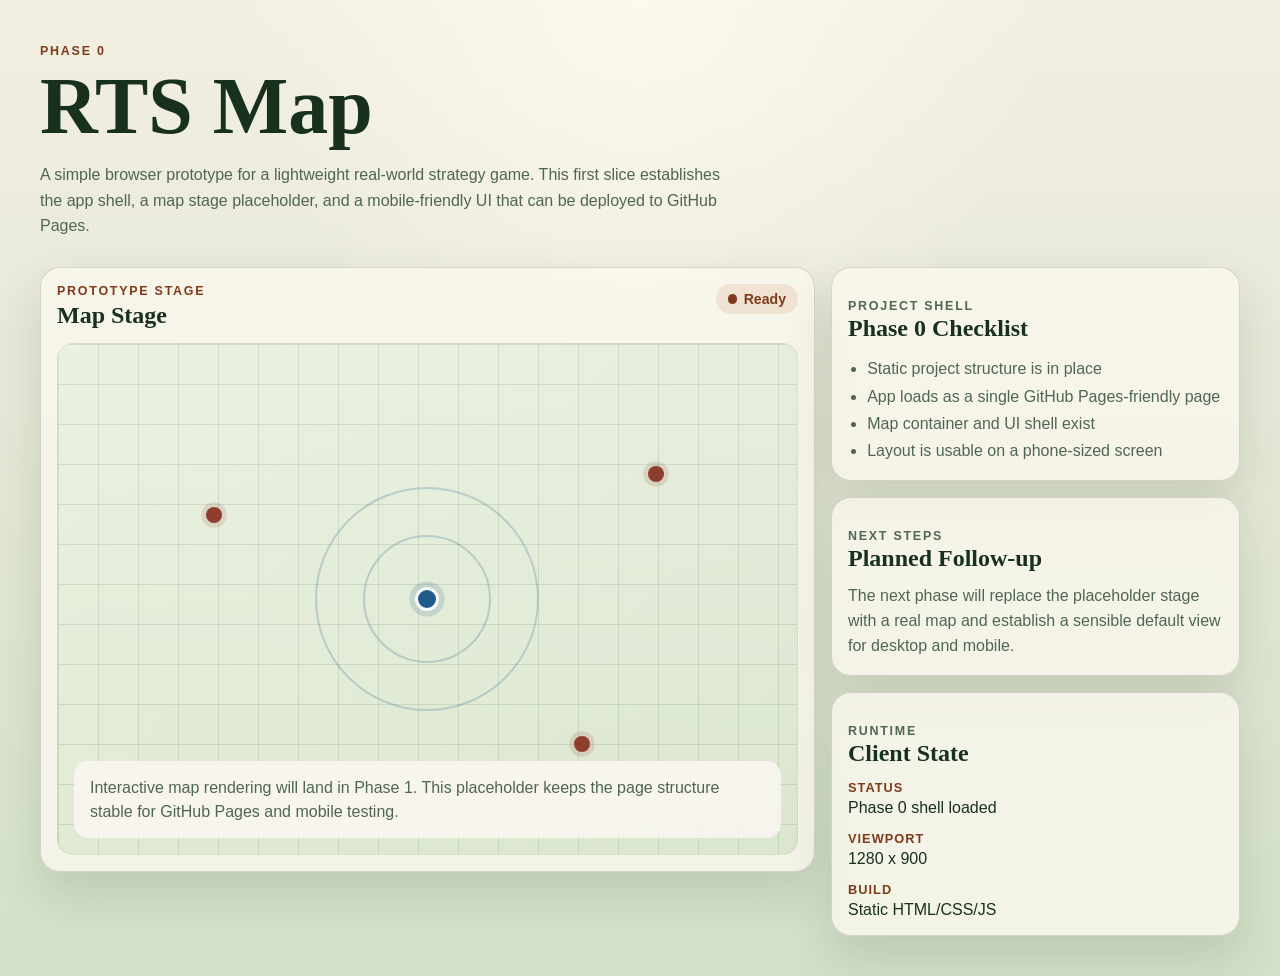
==== index.html @ 9f8d7761 "feat: add phase 0 project skeleton" ====
<!DOCTYPE html>
<html lang="en">
  <head>
    <meta charset="UTF-8" />
    <meta name="viewport" content="width=device-width, initial-scale=1.0" />
    <title>RTS Map</title>
    <meta
      name="description"
      content="A lightweight browser prototype for a real-world map strategy game."
    />
    <link rel="stylesheet" href="styles.css" />
  </head>
  <body>
    <div class="page-shell">
      <header class="hero">
        <p class="eyebrow">Phase 0</p>
        <h1>RTS Map</h1>
        <p class="hero-copy">
          A simple browser prototype for a lightweight real-world strategy game.
          This first slice establishes the app shell, a map stage placeholder,
          and a mobile-friendly UI that can be deployed to GitHub Pages.
        </p>
      </header>

      <main class="layout">
        <section class="map-panel" aria-labelledby="map-stage-title">
          <div class="panel-header">
            <div>
              <p class="panel-kicker">Prototype Stage</p>
              <h2 id="map-stage-title">Map Stage</h2>
            </div>
            <span class="status-pill" id="app-status">Booting</span>
          </div>

          <div class="map-stage" aria-label="Map prototype placeholder">
            <div class="grid-lines"></div>
            <div class="range-ring range-ring-large"></div>
            <div class="range-ring range-ring-small"></div>
            <div class="player-marker" aria-hidden="true"></div>
            <div class="poi poi-a" aria-hidden="true"></div>
            <div class="poi poi-b" aria-hidden="true"></div>
            <div class="poi poi-c" aria-hidden="true"></div>
            <p class="map-caption">
              Interactive map rendering will land in Phase 1. This placeholder
              keeps the page structure stable for GitHub Pages and mobile
              testing.
            </p>
          </div>
        </section>

        <aside class="info-panel" aria-labelledby="checklist-title">
          <div class="card">
            <p class="panel-kicker">Project Shell</p>
            <h2 id="checklist-title">Phase 0 Checklist</h2>
            <ul class="checklist">
              <li>Static project structure is in place</li>
              <li>App loads as a single GitHub Pages-friendly page</li>
              <li>Map container and UI shell exist</li>
              <li>Layout is usable on a phone-sized screen</li>
            </ul>
          </div>

          <div class="card">
            <p class="panel-kicker">Next Steps</p>
            <h2>Planned Follow-up</h2>
            <p>
              The next phase will replace the placeholder stage with a real map
              and establish a sensible default view for desktop and mobile.
            </p>
          </div>

          <div class="card telemetry-card">
            <p class="panel-kicker">Runtime</p>
            <h2>Client State</h2>
            <dl class="telemetry">
              <div>
                <dt>Status</dt>
                <dd id="runtime-status">Loading shell</dd>
              </div>
              <div>
                <dt>Viewport</dt>
                <dd id="viewport-size">Unknown</dd>
              </div>
              <div>
                <dt>Build</dt>
                <dd>Static HTML/CSS/JS</dd>
              </div>
            </dl>
          </div>
        </aside>
      </main>
    </div>

    <script src="app.js"></script>
  </body>
</html>
---- styles.css ----
:root {
  color-scheme: light;
  --bg-top: #f3efe2;
  --bg-bottom: #d3e0c8;
  --surface: rgba(252, 248, 239, 0.78);
  --surface-strong: rgba(255, 252, 245, 0.92);
  --border: rgba(33, 53, 36, 0.16);
  --text: #18311f;
  --muted: #4f6653;
  --accent: #b35c2e;
  --accent-strong: #7e3a1a;
  --map-bg: #dbe6cf;
  --map-grid: rgba(41, 75, 47, 0.12);
  --player: #1f5a88;
  --poi: #8f3d2f;
  --shadow: 0 22px 48px rgba(42, 59, 30, 0.14);
  font-family: "Trebuchet MS", "Avenir Next", sans-serif;
}

* {
  box-sizing: border-box;
}

body {
  margin: 0;
  min-height: 100vh;
  background:
    radial-gradient(circle at top, rgba(255, 250, 240, 0.85), transparent 35%),
    linear-gradient(180deg, var(--bg-top), var(--bg-bottom));
  color: var(--text);
}

.page-shell {
  width: min(1120px, calc(100vw - 1.5rem));
  margin: 0 auto;
  padding: 1rem 0 2.5rem;
}

.hero {
  padding: 1.25rem 0 1.75rem;
}

.eyebrow,
.panel-kicker {
  margin: 0 0 0.35rem;
  color: var(--accent-strong);
  font-size: 0.78rem;
  font-weight: 700;
  letter-spacing: 0.14em;
  text-transform: uppercase;
}

.hero h1,
.info-panel h2,
.map-panel h2 {
  margin: 0;
  font-family: Georgia, "Times New Roman", serif;
  line-height: 1.05;
}

.hero h1 {
  font-size: clamp(2.6rem, 11vw, 5rem);
}

.hero-copy {
  max-width: 44rem;
  margin: 0.9rem 0 0;
  color: var(--muted);
  font-size: 1rem;
  line-height: 1.6;
}

.layout {
  display: grid;
  gap: 1rem;
}

.map-panel,
.card {
  background: var(--surface);
  border: 1px solid var(--border);
  border-radius: 1.25rem;
  box-shadow: var(--shadow);
  backdrop-filter: blur(8px);
}

.map-panel {
  padding: 1rem;
}

.panel-header {
  display: flex;
  align-items: start;
  justify-content: space-between;
  gap: 1rem;
  margin-bottom: 0.9rem;
}

.status-pill {
  display: inline-flex;
  align-items: center;
  gap: 0.4rem;
  padding: 0.45rem 0.75rem;
  border-radius: 999px;
  background: rgba(179, 92, 46, 0.12);
  color: var(--accent-strong);
  font-size: 0.88rem;
  font-weight: 700;
}

.status-pill::before {
  content: "";
  width: 0.6rem;
  height: 0.6rem;
  border-radius: 50%;
  background: currentColor;
}

.map-stage {
  position: relative;
  min-height: 24rem;
  overflow: hidden;
  border-radius: 1rem;
  border: 1px solid rgba(27, 59, 36, 0.08);
  background:
    linear-gradient(180deg, rgba(255, 255, 255, 0.25), transparent),
    linear-gradient(135deg, #e4edd7, var(--map-bg));
}

.grid-lines {
  position: absolute;
  inset: 0;
  background-image:
    linear-gradient(var(--map-grid) 1px, transparent 1px),
    linear-gradient(90deg, var(--map-grid) 1px, transparent 1px);
  background-size: 2.5rem 2.5rem;
}

.range-ring,
.player-marker,
.poi {
  position: absolute;
}

.range-ring {
  border: 2px solid rgba(31, 90, 136, 0.22);
  border-radius: 50%;
}

.range-ring-large {
  width: 14rem;
  height: 14rem;
  left: calc(50% - 7rem);
  top: calc(50% - 7rem);
}

.range-ring-small {
  width: 8rem;
  height: 8rem;
  left: calc(50% - 4rem);
  top: calc(50% - 4rem);
}

.player-marker {
  left: calc(50% - 0.75rem);
  top: calc(50% - 0.75rem);
  width: 1.5rem;
  height: 1.5rem;
  border: 3px solid #f9fbff;
  border-radius: 50%;
  background: var(--player);
  box-shadow: 0 0 0 0.35rem rgba(31, 90, 136, 0.16);
}

.poi {
  width: 1rem;
  height: 1rem;
  border-radius: 50%;
  background: var(--poi);
  box-shadow: 0 0 0 0.3rem rgba(143, 61, 47, 0.14);
}

.poi-a {
  left: 20%;
  top: 32%;
}

.poi-b {
  right: 18%;
  top: 24%;
}

.poi-c {
  right: 28%;
  bottom: 20%;
}

.map-caption {
  position: absolute;
  left: 1rem;
  right: 1rem;
  bottom: 1rem;
  margin: 0;
  padding: 0.9rem 1rem;
  border-radius: 0.9rem;
  background: rgba(250, 247, 240, 0.9);
  color: var(--muted);
  line-height: 1.5;
}

.info-panel {
  display: grid;
  gap: 1rem;
}

.card {
  padding: 1rem;
}

.card p {
  margin-top: 0.8rem;
  margin-bottom: 0;
  color: var(--muted);
  line-height: 1.55;
}

.checklist {
  margin: 0.9rem 0 0;
  padding-left: 1.2rem;
  color: var(--muted);
  line-height: 1.7;
}

.telemetry {
  display: grid;
  gap: 0.85rem;
  margin: 0.9rem 0 0;
}

.telemetry div {
  display: grid;
  gap: 0.25rem;
}

.telemetry dt {
  font-size: 0.8rem;
  font-weight: 700;
  letter-spacing: 0.08em;
  text-transform: uppercase;
  color: var(--accent-strong);
}

.telemetry dd {
  margin: 0;
  color: var(--text);
}

@media (min-width: 860px) {
  .page-shell {
    width: min(1200px, calc(100vw - 3rem));
    padding-top: 1.5rem;
  }

  .layout {
    grid-template-columns: minmax(0, 1.8fr) minmax(18rem, 0.95fr);
    align-items: start;
  }

  .map-stage {
    min-height: 32rem;
  }
}
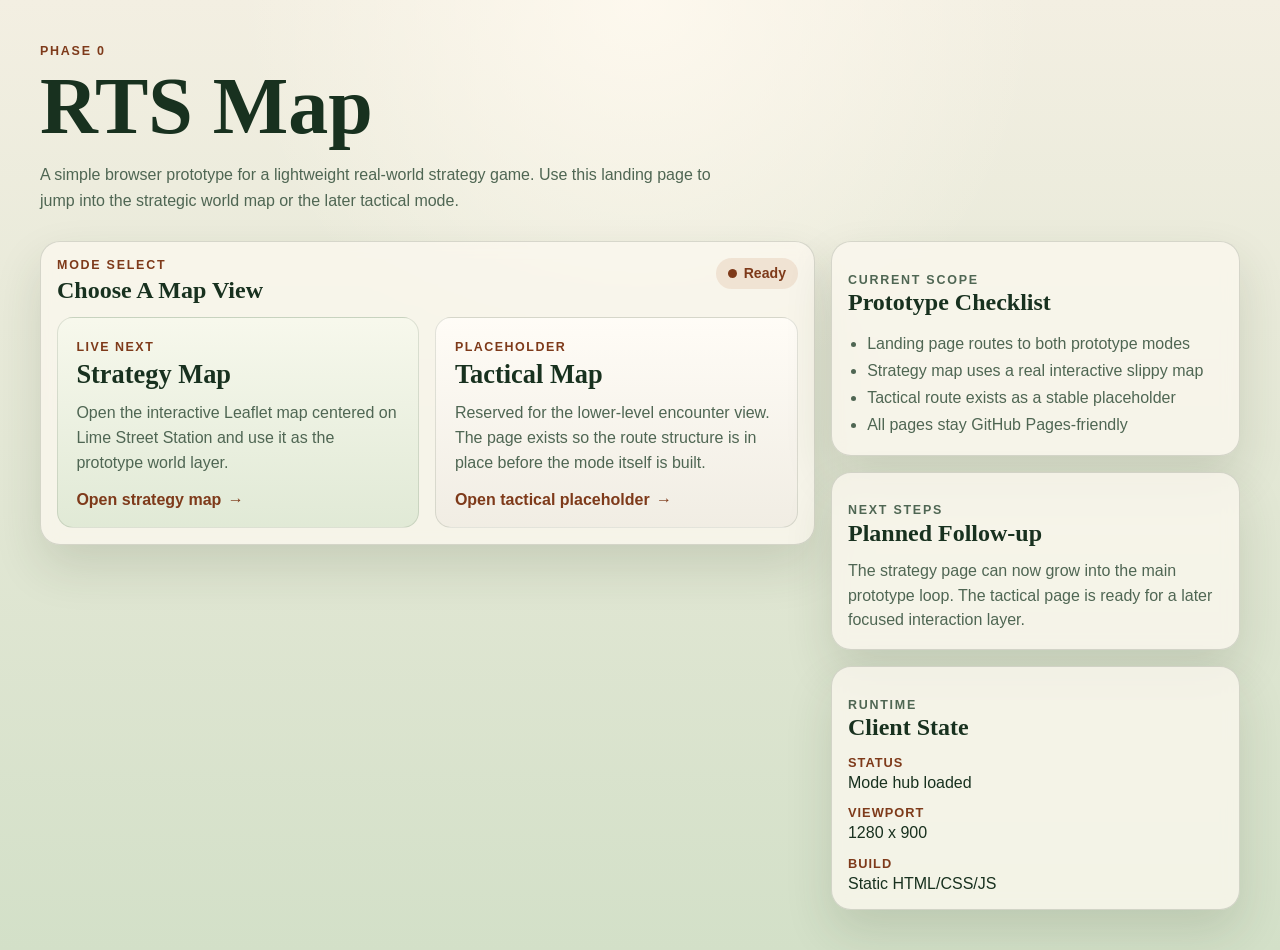
==== commit d70e8e1b: "feat: add strategy and tactical map routes" ====
--- a/index.html
+++ b/index.html
@@ -17,8 +17,8 @@
         <h1>RTS Map</h1>
         <p class="hero-copy">
           A simple browser prototype for a lightweight real-world strategy game.
-          This first slice establishes the app shell, a map stage placeholder,
-          and a mobile-friendly UI that can be deployed to GitHub Pages.
+          Use this landing page to jump into the strategic world map or the
+          later tactical mode.
         </p>
       </header>
 
@@ -26,37 +26,44 @@
         <section class="map-panel" aria-labelledby="map-stage-title">
           <div class="panel-header">
             <div>
-              <p class="panel-kicker">Prototype Stage</p>
-              <h2 id="map-stage-title">Map Stage</h2>
+              <p class="panel-kicker">Mode Select</p>
+              <h2 id="map-stage-title">Choose A Map View</h2>
             </div>
             <span class="status-pill" id="app-status">Booting</span>
           </div>
 
-          <div class="map-stage" aria-label="Map prototype placeholder">
-            <div class="grid-lines"></div>
-            <div class="range-ring range-ring-large"></div>
-            <div class="range-ring range-ring-small"></div>
-            <div class="player-marker" aria-hidden="true"></div>
-            <div class="poi poi-a" aria-hidden="true"></div>
-            <div class="poi poi-b" aria-hidden="true"></div>
-            <div class="poi poi-c" aria-hidden="true"></div>
-            <p class="map-caption">
-              Interactive map rendering will land in Phase 1. This placeholder
-              keeps the page structure stable for GitHub Pages and mobile
-              testing.
-            </p>
+          <div class="mode-grid" aria-label="Game mode links">
+            <a class="mode-card mode-card-primary" href="strategy.html">
+              <span class="mode-label">Live Next</span>
+              <h3>Strategy Map</h3>
+              <p>
+                Open the interactive Leaflet map centered on Lime Street
+                Station and use it as the prototype world layer.
+              </p>
+              <span class="mode-link">Open strategy map</span>
+            </a>
+
+            <a class="mode-card" href="tactical.html">
+              <span class="mode-label">Placeholder</span>
+              <h3>Tactical Map</h3>
+              <p>
+                Reserved for the lower-level encounter view. The page exists so
+                the route structure is in place before the mode itself is built.
+              </p>
+              <span class="mode-link">Open tactical placeholder</span>
+            </a>
           </div>
         </section>
 
         <aside class="info-panel" aria-labelledby="checklist-title">
           <div class="card">
-            <p class="panel-kicker">Project Shell</p>
-            <h2 id="checklist-title">Phase 0 Checklist</h2>
+            <p class="panel-kicker">Current Scope</p>
+            <h2 id="checklist-title">Prototype Checklist</h2>
             <ul class="checklist">
-              <li>Static project structure is in place</li>
-              <li>App loads as a single GitHub Pages-friendly page</li>
-              <li>Map container and UI shell exist</li>
-              <li>Layout is usable on a phone-sized screen</li>
+              <li>Landing page routes to both prototype modes</li>
+              <li>Strategy map uses a real interactive slippy map</li>
+              <li>Tactical route exists as a stable placeholder</li>
+              <li>All pages stay GitHub Pages-friendly</li>
             </ul>
           </div>
 
@@ -64,8 +71,8 @@
             <p class="panel-kicker">Next Steps</p>
             <h2>Planned Follow-up</h2>
             <p>
-              The next phase will replace the placeholder stage with a real map
-              and establish a sensible default view for desktop and mobile.
+              The strategy page can now grow into the main prototype loop. The
+              tactical page is ready for a later focused interaction layer.
             </p>
           </div>
 
--- a/styles.css
+++ b/styles.css
@@ -88,6 +88,77 @@
   padding: 1rem;
 }
 
+.mode-grid {
+  display: grid;
+  gap: 1rem;
+}
+
+.mode-card {
+  display: block;
+  padding: 1.15rem;
+  border: 1px solid rgba(24, 49, 31, 0.12);
+  border-radius: 1rem;
+  background:
+    linear-gradient(180deg, rgba(255, 252, 246, 0.95), rgba(240, 236, 226, 0.95));
+  color: inherit;
+  text-decoration: none;
+  transition: transform 160ms ease, border-color 160ms ease, box-shadow 160ms ease;
+}
+
+.mode-card:hover,
+.mode-card:focus-visible {
+  transform: translateY(-2px);
+  border-color: rgba(126, 58, 26, 0.34);
+  box-shadow: 0 18px 34px rgba(42, 59, 30, 0.14);
+}
+
+.mode-card-primary {
+  background:
+    linear-gradient(180deg, rgba(247, 248, 236, 0.98), rgba(224, 233, 213, 0.98));
+}
+
+.mode-card h3 {
+  margin: 0.25rem 0 0;
+  font-family: Georgia, "Times New Roman", serif;
+  font-size: 1.65rem;
+}
+
+.mode-card p {
+  margin: 0.7rem 0 0;
+  color: var(--muted);
+  line-height: 1.55;
+}
+
+.mode-label,
+.mode-link,
+.mode-link-inline,
+.text-link {
+  display: inline-flex;
+  align-items: center;
+  gap: 0.4rem;
+  color: var(--accent-strong);
+  font-weight: 700;
+  text-decoration: none;
+}
+
+.mode-label {
+  font-size: 0.78rem;
+  letter-spacing: 0.12em;
+  text-transform: uppercase;
+}
+
+.mode-link,
+.mode-link-inline,
+.text-link {
+  margin-top: 0.95rem;
+}
+
+.mode-link::after,
+.mode-link-inline::after,
+.text-link::after {
+  content: "→";
+}
+
 .panel-header {
   display: flex;
   align-items: start;
@@ -255,6 +326,78 @@
   color: var(--text);
 }
 
+.map-page {
+  width: min(1320px, calc(100vw - 1rem));
+  margin: 0 auto;
+  padding: 0.75rem 0 1rem;
+}
+
+.map-topbar {
+  display: flex;
+  flex-direction: column;
+  gap: 1rem;
+  margin-bottom: 1rem;
+}
+
+.map-page-copy {
+  max-width: 38rem;
+}
+
+.map-actions {
+  display: flex;
+  flex-wrap: wrap;
+  gap: 0.75rem;
+  align-items: center;
+}
+
+.action-button {
+  border: 0;
+  border-radius: 999px;
+  padding: 0.8rem 1rem;
+  background: var(--accent);
+  color: #fff9f0;
+  font: inherit;
+  font-weight: 700;
+  cursor: pointer;
+}
+
+.map-layout {
+  display: grid;
+  gap: 1rem;
+}
+
+.map-frame {
+  min-height: 70vh;
+  padding: 0.6rem;
+  border: 1px solid var(--border);
+  border-radius: 1.25rem;
+  background: var(--surface-strong);
+  box-shadow: var(--shadow);
+}
+
+.leaflet-map {
+  min-height: 68vh;
+  border-radius: 0.95rem;
+  overflow: hidden;
+}
+
+.map-sidebar {
+  align-content: start;
+}
+
+.tactical-placeholder {
+  display: grid;
+  gap: 0.75rem;
+  min-height: 18rem;
+  align-content: center;
+  justify-items: start;
+  padding: 1.5rem;
+  border-radius: 1rem;
+  background:
+    linear-gradient(135deg, rgba(228, 237, 215, 0.9), rgba(247, 241, 226, 0.95));
+  color: var(--muted);
+}
+
 @media (min-width: 860px) {
   .page-shell {
     width: min(1200px, calc(100vw - 3rem));
@@ -269,4 +412,19 @@
   .map-stage {
     min-height: 32rem;
   }
-}
+
+  .mode-grid {
+    grid-template-columns: repeat(2, minmax(0, 1fr));
+  }
+
+  .map-topbar {
+    flex-direction: row;
+    justify-content: space-between;
+    align-items: start;
+  }
+
+  .map-layout {
+    grid-template-columns: minmax(0, 1.9fr) minmax(19rem, 0.8fr);
+    align-items: start;
+  }
+}
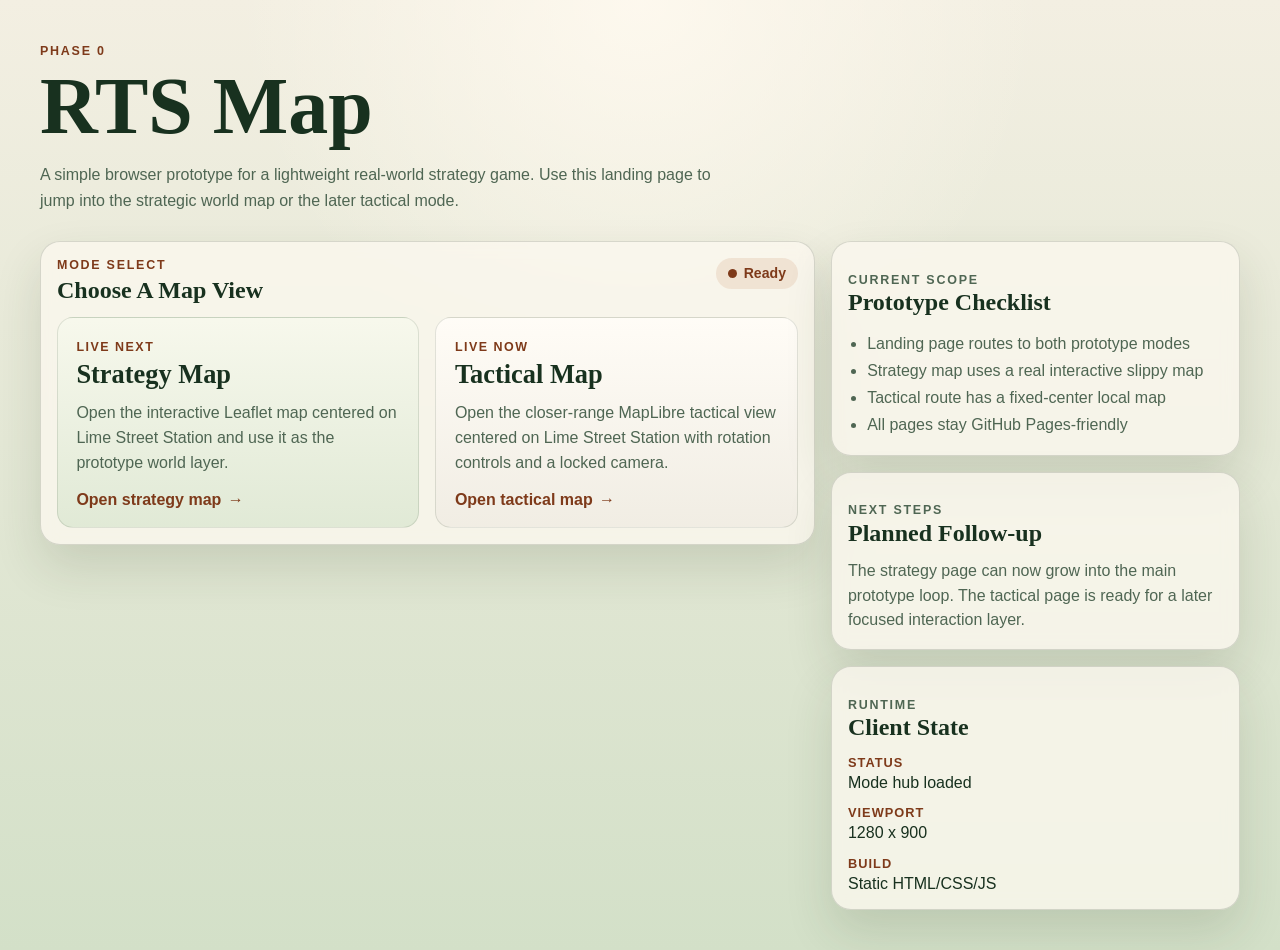
==== commit caca8295: "feat: add tactical map view with locked center" ====
--- a/index.html
+++ b/index.html
@@ -44,13 +44,13 @@
             </a>
 
             <a class="mode-card" href="tactical.html">
-              <span class="mode-label">Placeholder</span>
+              <span class="mode-label">Live Now</span>
               <h3>Tactical Map</h3>
               <p>
-                Reserved for the lower-level encounter view. The page exists so
-                the route structure is in place before the mode itself is built.
+                Open the closer-range MapLibre tactical view centered on Lime
+                Street Station with rotation controls and a locked camera.
               </p>
-              <span class="mode-link">Open tactical placeholder</span>
+              <span class="mode-link">Open tactical map</span>
             </a>
           </div>
         </section>
@@ -62,7 +62,7 @@
             <ul class="checklist">
               <li>Landing page routes to both prototype modes</li>
               <li>Strategy map uses a real interactive slippy map</li>
-              <li>Tactical route exists as a stable placeholder</li>
+              <li>Tactical route has a fixed-center local map</li>
               <li>All pages stay GitHub Pages-friendly</li>
             </ul>
           </div>
--- a/styles.css
+++ b/styles.css
@@ -326,30 +326,6 @@
   color: var(--text);
 }
 
-.map-page {
-  width: min(1320px, calc(100vw - 1rem));
-  margin: 0 auto;
-  padding: 0.75rem 0 1rem;
-}
-
-.map-topbar {
-  display: flex;
-  flex-direction: column;
-  gap: 1rem;
-  margin-bottom: 1rem;
-}
-
-.map-page-copy {
-  max-width: 38rem;
-}
-
-.map-actions {
-  display: flex;
-  flex-wrap: wrap;
-  gap: 0.75rem;
-  align-items: center;
-}
-
 .action-button {
   border: 0;
   border-radius: 999px;
@@ -361,41 +337,167 @@
   cursor: pointer;
 }
 
-.map-layout {
+.tactical-page .page-shell {
+  padding-bottom: 2rem;
+}
+
+.tactical-map-shell {
+  position: relative;
+  min-height: 26rem;
+  border-radius: 1rem;
+  overflow: hidden;
+  border: 1px solid rgba(27, 59, 36, 0.08);
+  background:
+    linear-gradient(180deg, rgba(255, 255, 255, 0.2), transparent),
+    linear-gradient(135deg, #dae5d0, #bacbb7);
+}
+
+.tactical-map-stage {
+  position: absolute;
+  inset: 0;
+}
+
+.tactical-map-stage .maplibregl-map,
+.tactical-map-stage .maplibregl-canvas,
+.tactical-map-stage .maplibregl-canvas-container {
+  width: 100%;
+  height: 100%;
+}
+
+.tactical-map-fallback {
+  position: absolute;
+  inset: 0;
   display: grid;
-  gap: 1rem;
-}
-
-.map-frame {
-  min-height: 70vh;
-  padding: 0.6rem;
-  border: 1px solid var(--border);
-  border-radius: 1.25rem;
-  background: var(--surface-strong);
-  box-shadow: var(--shadow);
-}
-
-.leaflet-map {
-  min-height: 68vh;
-  border-radius: 0.95rem;
+  place-items: center;
+  padding: 1.5rem;
+  background:
+    radial-gradient(circle at top, rgba(255, 255, 255, 0.45), transparent 42%),
+    linear-gradient(135deg, rgba(228, 237, 215, 0.92), rgba(247, 241, 226, 0.96));
+  color: var(--muted);
+  text-align: center;
+  line-height: 1.55;
+}
+
+.tactical-map-ready .tactical-map-fallback {
+  opacity: 0;
+  pointer-events: none;
+}
+
+.tactical-overlay {
+  position: relative;
+  z-index: 1;
+  display: flex;
+  flex-direction: column;
+  justify-content: space-between;
+  min-height: 26rem;
+  padding: 1rem;
+  pointer-events: none;
+}
+
+.tactical-chip-stack,
+.tactical-toolbar,
+.map-caption {
+  pointer-events: auto;
+}
+
+.tactical-chip-stack {
+  display: flex;
+  flex-wrap: wrap;
+  gap: 0.5rem;
+}
+
+.tactical-chip {
+  display: inline-flex;
+  align-items: center;
+  padding: 0.45rem 0.7rem;
+  border-radius: 999px;
+  background: rgba(250, 247, 240, 0.9);
+  border: 1px solid rgba(24, 49, 31, 0.12);
+  color: var(--text);
+  font-size: 0.85rem;
+  font-weight: 700;
+}
+
+.tactical-toolbar {
+  align-self: center;
+  display: flex;
+  flex-wrap: wrap;
+  justify-content: center;
+  gap: 0.75rem;
+  margin-top: auto;
+  margin-bottom: 1rem;
+}
+
+.tactical-toolbar .action-button {
+  background: rgba(18, 28, 22, 0.84);
+  box-shadow: 0 12px 26px rgba(0, 0, 0, 0.2);
+}
+
+.tactical-player-marker {
+  width: 1.2rem;
+  height: 1.2rem;
+  border: 3px solid #f9fbff;
+  border-radius: 50%;
+  background: var(--player);
+  box-shadow: 0 0 0 0.35rem rgba(31, 90, 136, 0.18);
+}
+
+.tactical-page .map-caption {
+  margin: 0;
+}
+
+.strategy-page {
+  min-height: 100vh;
   overflow: hidden;
 }
 
-.map-sidebar {
-  align-content: start;
-}
-
-.tactical-placeholder {
-  display: grid;
-  gap: 0.75rem;
-  min-height: 18rem;
-  align-content: center;
-  justify-items: start;
-  padding: 1.5rem;
-  border-radius: 1rem;
-  background:
-    linear-gradient(135deg, rgba(228, 237, 215, 0.9), rgba(247, 241, 226, 0.95));
-  color: var(--muted);
+.strategy-map-full {
+  position: absolute;
+  inset: 0;
+  width: 100vw;
+  height: 100vh;
+  background: #dbe6cf;
+  opacity: 0;
+}
+
+.strategy-map-shell {
+  position: relative;
+  width: 100vw;
+  height: 100vh;
+}
+
+.strategy-map-fallback {
+  position: absolute;
+  inset: 0;
+  width: 100%;
+  height: 100%;
+  border: 0;
+  background: #dbe6cf;
+}
+
+.strategy-map-ready .strategy-map-full {
+  opacity: 1;
+}
+
+.strategy-map-ready .strategy-map-fallback {
+  opacity: 0;
+  pointer-events: none;
+}
+.map-fab {
+  position: fixed;
+  right: 1rem;
+  bottom: 1rem;
+  z-index: 1000;
+  border: 0;
+  border-radius: 999px;
+  padding: 0.9rem 1.1rem;
+  background: rgba(18, 28, 22, 0.82);
+  color: #fff9f0;
+  font: inherit;
+  font-weight: 700;
+  box-shadow: 0 18px 42px rgba(0, 0, 0, 0.24);
+  backdrop-filter: blur(10px);
+  cursor: pointer;
 }
 
 @media (min-width: 860px) {
@@ -417,14 +519,8 @@
     grid-template-columns: repeat(2, minmax(0, 1fr));
   }
 
-  .map-topbar {
-    flex-direction: row;
-    justify-content: space-between;
-    align-items: start;
+  .tactical-map-shell,
+  .tactical-overlay {
+    min-height: 34rem;
   }
-
-  .map-layout {
-    grid-template-columns: minmax(0, 1.9fr) minmax(19rem, 0.8fr);
-    align-items: start;
-  }
-}
+}
